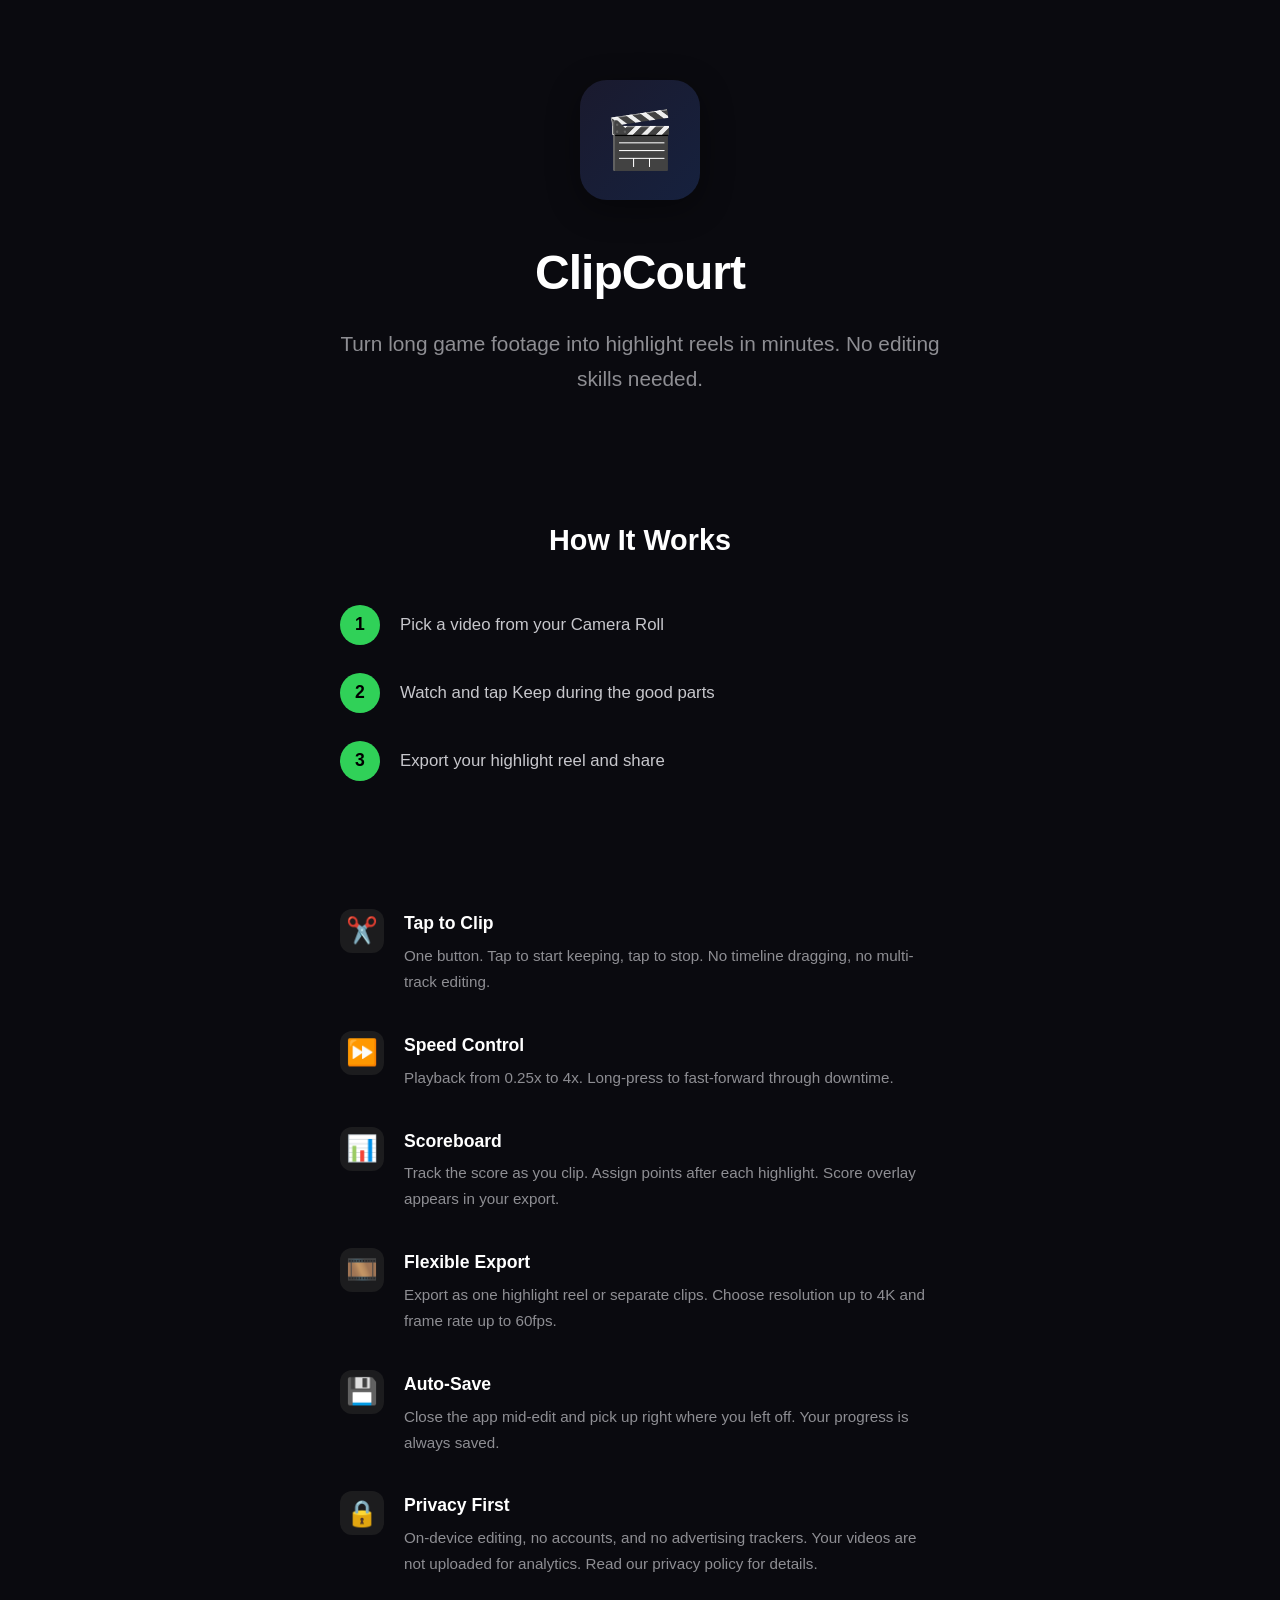
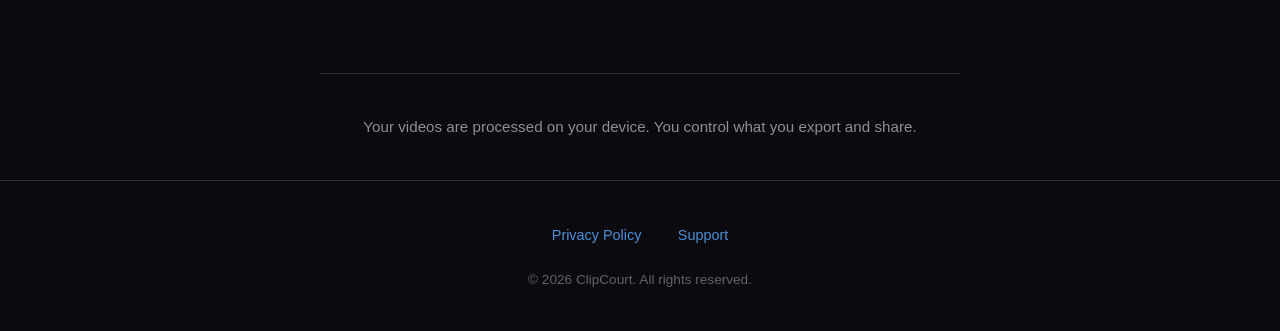
==== index.html @ 7498b7cc "Publish ClipCourt website and updated privacy policy" ====
<!DOCTYPE html>
<html lang="en">
<head>
    <meta charset="UTF-8">
    <meta name="viewport" content="width=device-width, initial-scale=1.0">
    <title>ClipCourt — Highlight reels made simple</title>
    <meta name="description" content="Turn long game footage into highlight reels in minutes. No editing skills needed.">
    <style>
        * { margin: 0; padding: 0; box-sizing: border-box; }
        body {
            font-family: -apple-system, BlinkMacSystemFont, "SF Pro Text", "Helvetica Neue", sans-serif;
            background: #0A0A0F;
            color: #E0E0E0;
            line-height: 1.7;
        }
        .hero {
            text-align: center;
            padding: 80px 20px 60px;
            max-width: 640px;
            margin: 0 auto;
        }
        .app-icon {
            width: 120px;
            height: 120px;
            border-radius: 27px;
            background: linear-gradient(135deg, #1a1a2e 0%, #16213e 100%);
            margin: 0 auto 32px;
            display: flex;
            align-items: center;
            justify-content: center;
            font-size: 56px;
            box-shadow: 0 8px 32px rgba(0,0,0,0.4);
        }
        h1 {
            font-size: 3rem;
            font-weight: 700;
            color: #FFFFFF;
            margin-bottom: 12px;
            letter-spacing: -0.02em;
        }
        .tagline {
            font-size: 1.3rem;
            color: #8E8E93;
            margin-bottom: 40px;
        }
        .cta {
            display: inline-block;
            background: #007AFF;
            color: #FFFFFF;
            font-size: 1.1rem;
            font-weight: 600;
            padding: 16px 40px;
            border-radius: 14px;
            text-decoration: none;
            transition: opacity 0.2s;
        }
        .cta:hover { opacity: 0.85; }
        .features {
            max-width: 640px;
            margin: 0 auto;
            padding: 40px 20px 60px;
        }
        .feature {
            display: flex;
            gap: 20px;
            align-items: flex-start;
            margin-bottom: 36px;
        }
        .feature-icon {
            font-size: 1.6rem;
            flex-shrink: 0;
            width: 44px;
            height: 44px;
            background: #1C1C1E;
            border-radius: 12px;
            display: flex;
            align-items: center;
            justify-content: center;
        }
        .feature h3 {
            font-size: 1.1rem;
            font-weight: 600;
            color: #FFFFFF;
            margin-bottom: 4px;
        }
        .feature p {
            color: #8E8E93;
            font-size: 0.95rem;
        }
        .steps {
            max-width: 640px;
            margin: 0 auto;
            padding: 20px 20px 60px;
            text-align: center;
        }
        .steps h2 {
            font-size: 1.8rem;
            font-weight: 700;
            color: #FFFFFF;
            margin-bottom: 40px;
        }
        .step {
            display: flex;
            align-items: center;
            gap: 20px;
            margin-bottom: 28px;
            text-align: left;
        }
        .step-num {
            width: 40px;
            height: 40px;
            border-radius: 50%;
            background: #30D158;
            color: #000;
            font-weight: 700;
            font-size: 1.1rem;
            display: flex;
            align-items: center;
            justify-content: center;
            flex-shrink: 0;
        }
        .step p {
            color: #C7C7CC;
            font-size: 1.05rem;
        }
        .privacy-banner {
            text-align: center;
            padding: 40px 20px;
            border-top: 1px solid #2C2C2E;
            max-width: 640px;
            margin: 0 auto;
        }
        .privacy-banner p {
            color: #8E8E93;
            font-size: 0.95rem;
        }
        footer {
            text-align: center;
            padding: 40px 20px;
            border-top: 1px solid #2C2C2E;
        }
        footer a {
            color: #4A90D9;
            text-decoration: none;
            margin: 0 16px;
            font-size: 0.9rem;
        }
        footer a:hover { text-decoration: underline; }
        .copyright {
            color: #636366;
            font-size: 0.85rem;
            margin-top: 20px;
        }
    </style>
</head>
<body>
    <div class="hero">
        <div class="app-icon">🎬</div>
        <h1>ClipCourt</h1>
        <p class="tagline">Turn long game footage into highlight reels in minutes. No editing skills needed.</p>
    </div>

    <div class="steps">
        <h2>How It Works</h2>
        <div class="step">
            <div class="step-num">1</div>
            <p>Pick a video from your Camera Roll</p>
        </div>
        <div class="step">
            <div class="step-num">2</div>
            <p>Watch and tap Keep during the good parts</p>
        </div>
        <div class="step">
            <div class="step-num">3</div>
            <p>Export your highlight reel and share</p>
        </div>
    </div>

    <div class="features">
        <div class="feature">
            <div class="feature-icon">✂️</div>
            <div>
                <h3>Tap to Clip</h3>
                <p>One button. Tap to start keeping, tap to stop. No timeline dragging, no multi-track editing.</p>
            </div>
        </div>
        <div class="feature">
            <div class="feature-icon">⏩</div>
            <div>
                <h3>Speed Control</h3>
                <p>Playback from 0.25x to 4x. Long-press to fast-forward through downtime.</p>
            </div>
        </div>
        <div class="feature">
            <div class="feature-icon">📊</div>
            <div>
                <h3>Scoreboard</h3>
                <p>Track the score as you clip. Assign points after each highlight. Score overlay appears in your export.</p>
            </div>
        </div>
        <div class="feature">
            <div class="feature-icon">🎞️</div>
            <div>
                <h3>Flexible Export</h3>
                <p>Export as one highlight reel or separate clips. Choose resolution up to 4K and frame rate up to 60fps.</p>
            </div>
        </div>
        <div class="feature">
            <div class="feature-icon">💾</div>
            <div>
                <h3>Auto-Save</h3>
                <p>Close the app mid-edit and pick up right where you left off. Your progress is always saved.</p>
            </div>
        </div>
        <div class="feature">
            <div class="feature-icon">🔒</div>
            <div>
                <h3>Privacy First</h3>
                <p>On-device editing, no accounts, and no advertising trackers. Your videos are not uploaded for analytics. Read our privacy policy for details.</p>
            </div>
        </div>
    </div>

    <div class="privacy-banner">
        <p>Your videos are processed on your device. You control what you export and share.</p>
    </div>

    <footer>
        <div>
            <a href="/privacy">Privacy Policy</a>
            <a href="/support">Support</a>
        </div>
        <p class="copyright">&copy; 2026 ClipCourt. All rights reserved.</p>
    </footer>
</body>
</html>
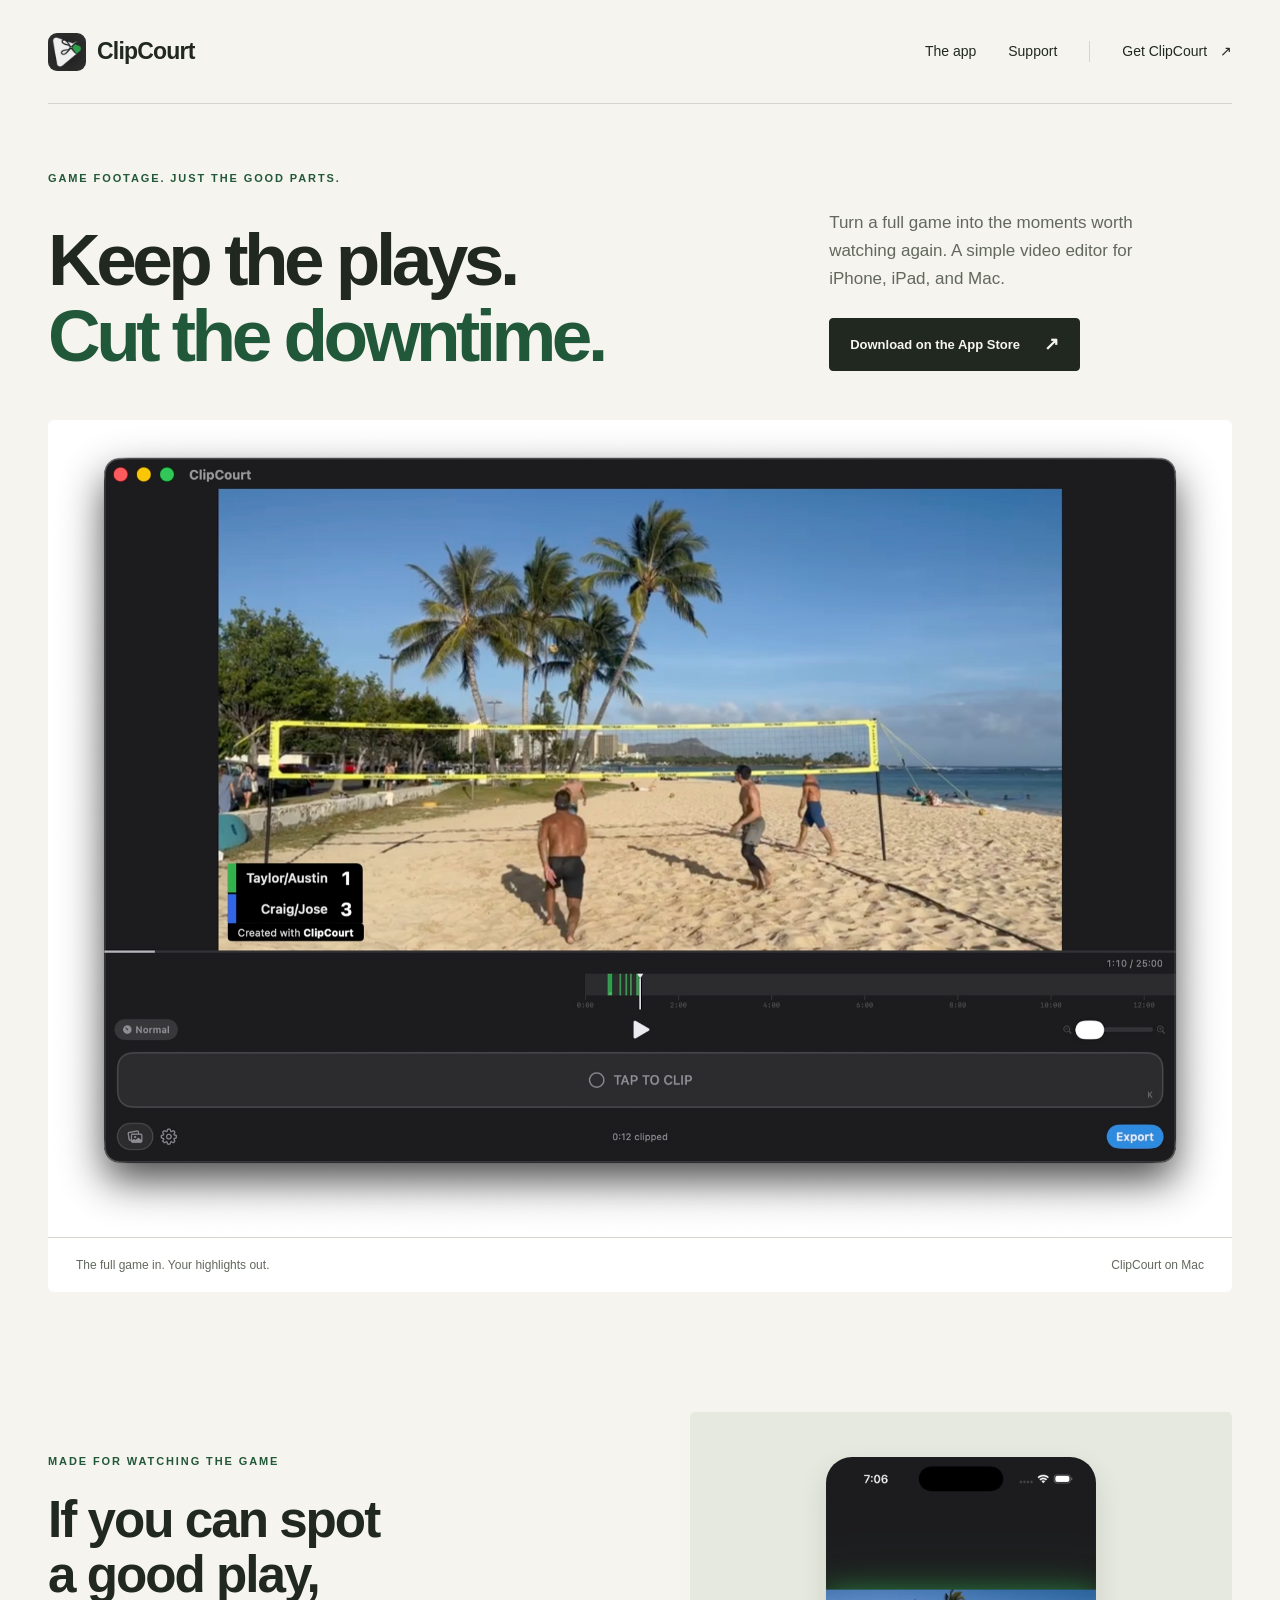
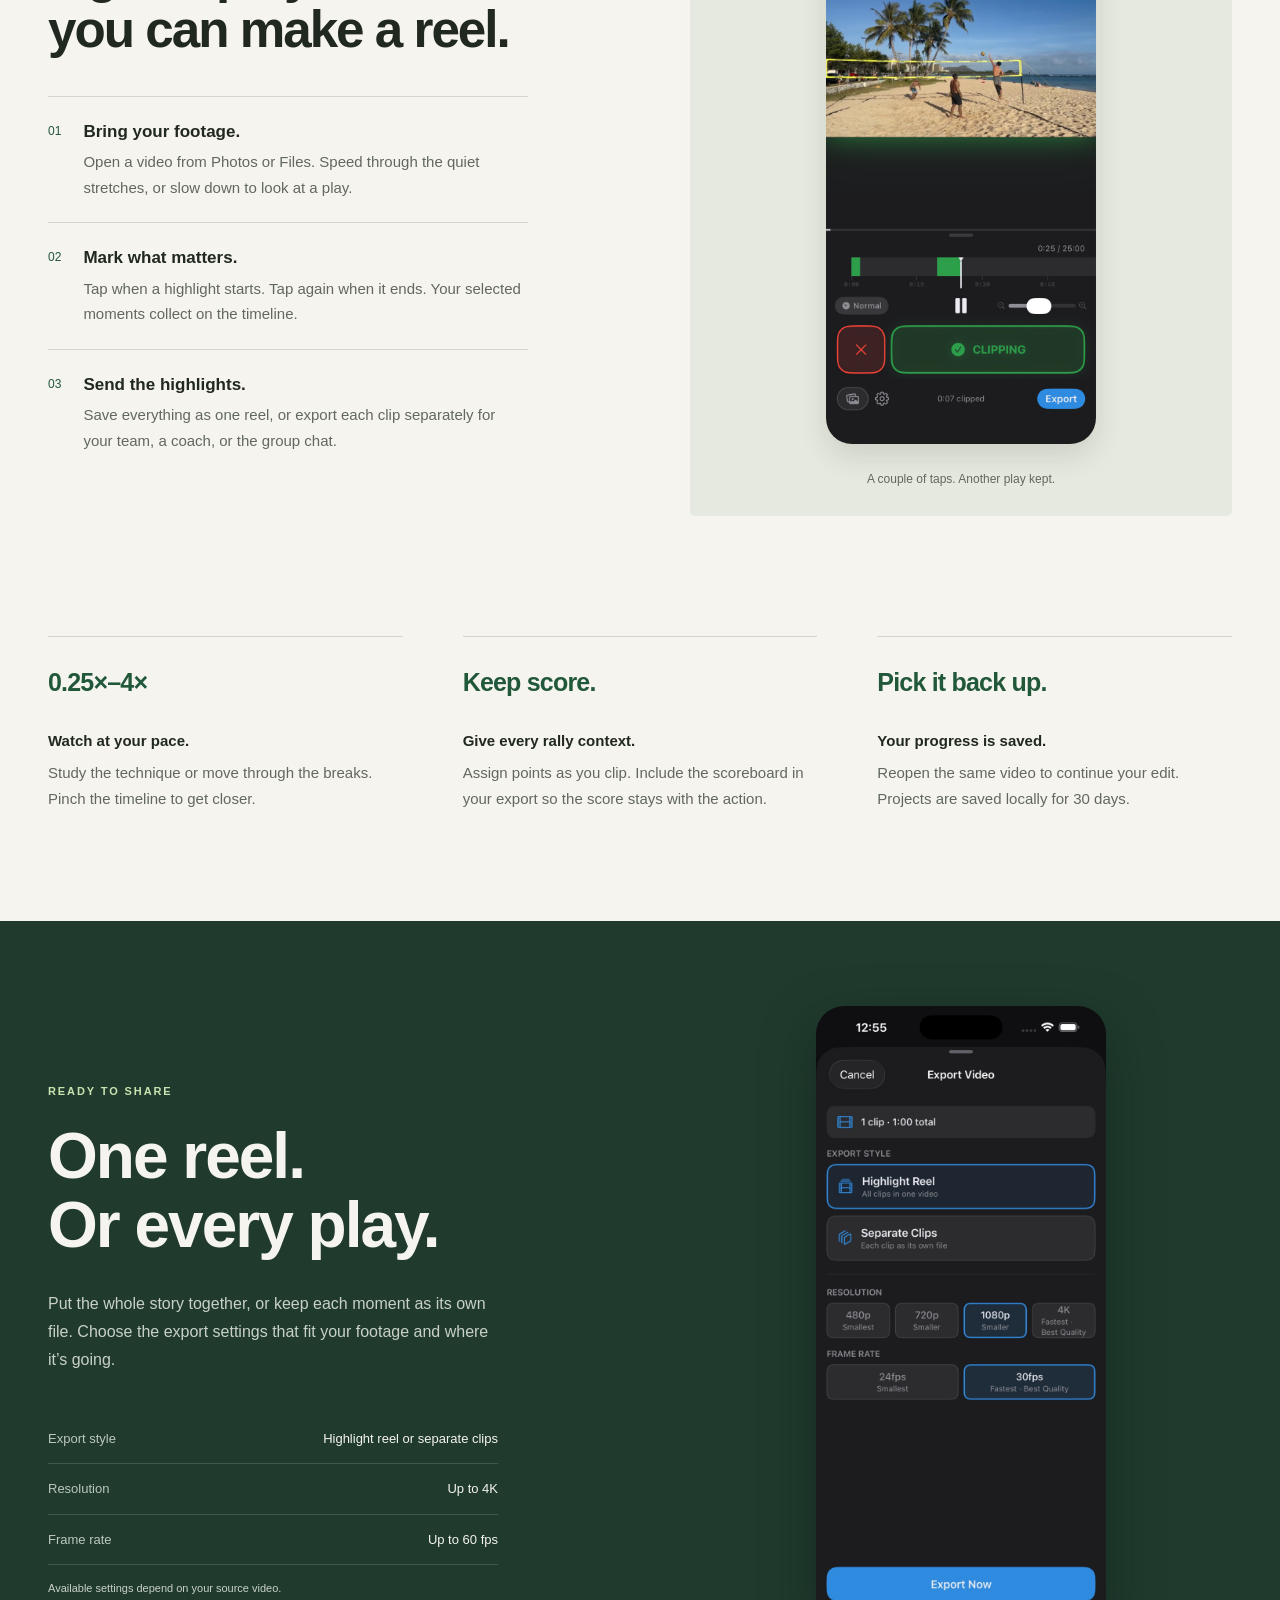
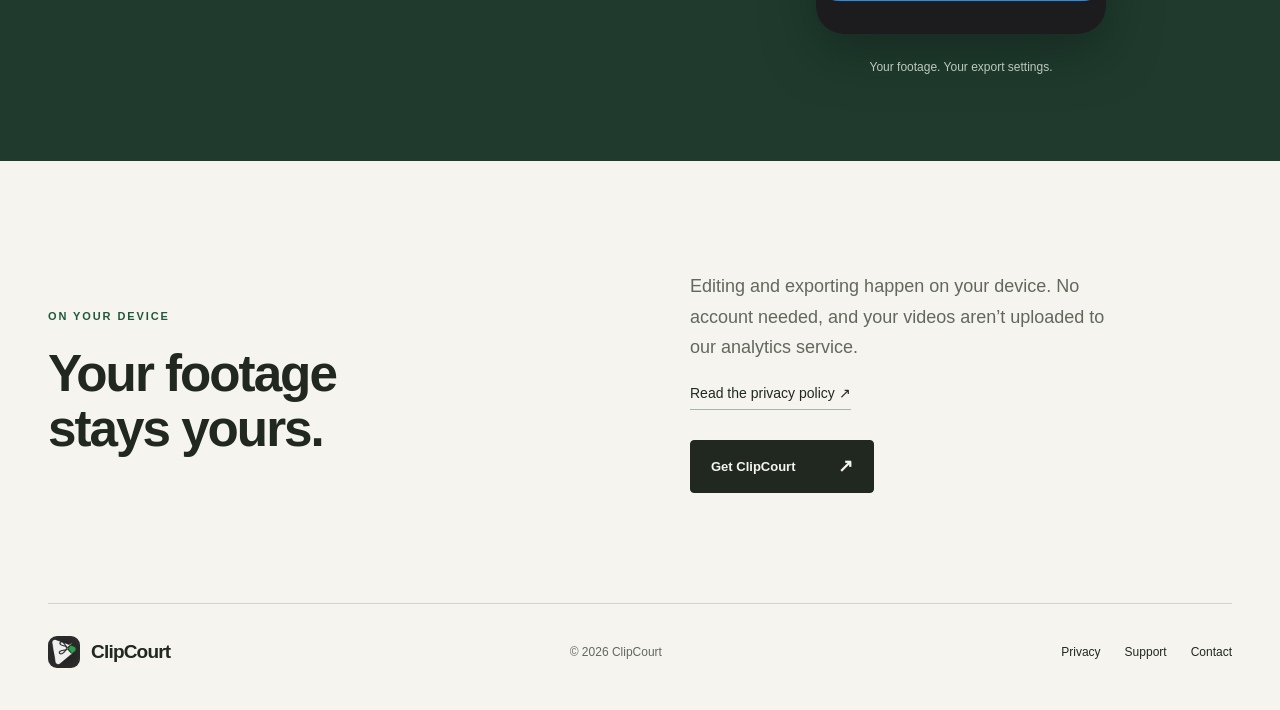
==== commit 32f49fe2: "Rebuild homepage around real ClipCourt screenshots and product workflow" ====
--- a/index.html
+++ b/index.html
@@ -1,236 +1,61 @@
-<!DOCTYPE html>
+<!doctype html>
 <html lang="en">
 <head>
-    <meta charset="UTF-8">
-    <meta name="viewport" content="width=device-width, initial-scale=1.0">
-    <title>ClipCourt — Highlight reels made simple</title>
-    <meta name="description" content="Turn long game footage into highlight reels in minutes. No editing skills needed.">
-    <style>
-        * { margin: 0; padding: 0; box-sizing: border-box; }
-        body {
-            font-family: -apple-system, BlinkMacSystemFont, "SF Pro Text", "Helvetica Neue", sans-serif;
-            background: #0A0A0F;
-            color: #E0E0E0;
-            line-height: 1.7;
-        }
-        .hero {
-            text-align: center;
-            padding: 80px 20px 60px;
-            max-width: 640px;
-            margin: 0 auto;
-        }
-        .app-icon {
-            width: 120px;
-            height: 120px;
-            border-radius: 27px;
-            background: linear-gradient(135deg, #1a1a2e 0%, #16213e 100%);
-            margin: 0 auto 32px;
-            display: flex;
-            align-items: center;
-            justify-content: center;
-            font-size: 56px;
-            box-shadow: 0 8px 32px rgba(0,0,0,0.4);
-        }
-        h1 {
-            font-size: 3rem;
-            font-weight: 700;
-            color: #FFFFFF;
-            margin-bottom: 12px;
-            letter-spacing: -0.02em;
-        }
-        .tagline {
-            font-size: 1.3rem;
-            color: #8E8E93;
-            margin-bottom: 40px;
-        }
-        .cta {
-            display: inline-block;
-            background: #007AFF;
-            color: #FFFFFF;
-            font-size: 1.1rem;
-            font-weight: 600;
-            padding: 16px 40px;
-            border-radius: 14px;
-            text-decoration: none;
-            transition: opacity 0.2s;
-        }
-        .cta:hover { opacity: 0.85; }
-        .features {
-            max-width: 640px;
-            margin: 0 auto;
-            padding: 40px 20px 60px;
-        }
-        .feature {
-            display: flex;
-            gap: 20px;
-            align-items: flex-start;
-            margin-bottom: 36px;
-        }
-        .feature-icon {
-            font-size: 1.6rem;
-            flex-shrink: 0;
-            width: 44px;
-            height: 44px;
-            background: #1C1C1E;
-            border-radius: 12px;
-            display: flex;
-            align-items: center;
-            justify-content: center;
-        }
-        .feature h3 {
-            font-size: 1.1rem;
-            font-weight: 600;
-            color: #FFFFFF;
-            margin-bottom: 4px;
-        }
-        .feature p {
-            color: #8E8E93;
-            font-size: 0.95rem;
-        }
-        .steps {
-            max-width: 640px;
-            margin: 0 auto;
-            padding: 20px 20px 60px;
-            text-align: center;
-        }
-        .steps h2 {
-            font-size: 1.8rem;
-            font-weight: 700;
-            color: #FFFFFF;
-            margin-bottom: 40px;
-        }
-        .step {
-            display: flex;
-            align-items: center;
-            gap: 20px;
-            margin-bottom: 28px;
-            text-align: left;
-        }
-        .step-num {
-            width: 40px;
-            height: 40px;
-            border-radius: 50%;
-            background: #30D158;
-            color: #000;
-            font-weight: 700;
-            font-size: 1.1rem;
-            display: flex;
-            align-items: center;
-            justify-content: center;
-            flex-shrink: 0;
-        }
-        .step p {
-            color: #C7C7CC;
-            font-size: 1.05rem;
-        }
-        .privacy-banner {
-            text-align: center;
-            padding: 40px 20px;
-            border-top: 1px solid #2C2C2E;
-            max-width: 640px;
-            margin: 0 auto;
-        }
-        .privacy-banner p {
-            color: #8E8E93;
-            font-size: 0.95rem;
-        }
-        footer {
-            text-align: center;
-            padding: 40px 20px;
-            border-top: 1px solid #2C2C2E;
-        }
-        footer a {
-            color: #4A90D9;
-            text-decoration: none;
-            margin: 0 16px;
-            font-size: 0.9rem;
-        }
-        footer a:hover { text-decoration: underline; }
-        .copyright {
-            color: #636366;
-            font-size: 0.85rem;
-            margin-top: 20px;
-        }
-    </style>
+  <meta charset="utf-8">
+  <meta name="viewport" content="width=device-width, initial-scale=1">
+  <title>ClipCourt — Keep the plays. Cut the downtime.</title>
+  <meta name="description" content="Turn your game footage into a highlight reel. Clip, keep score, and export on iPhone, iPad, and Mac. Your videos are processed on your device.">
+  <meta name="theme-color" content="#f5f4ee">
+  <meta property="og:title" content="ClipCourt — Keep the plays. Cut the downtime.">
+  <meta property="og:description" content="A simple video editor for your best plays. For iPhone, iPad, and Mac.">
+  <meta property="og:image" content="https://clipcourt-editor.vercel.app/assets/clipcourt-mac.jpg">
+  <meta property="og:url" content="https://clipcourt-editor.vercel.app/">
+  <meta property="og:type" content="website">
+  <link rel="canonical" href="https://clipcourt-editor.vercel.app/">
+  <link rel="icon" type="image/png" href="/assets/app-icon.png">
+  <link rel="apple-touch-icon" href="/assets/app-icon.png">
+  <link rel="stylesheet" href="/styles.css">
 </head>
 <body>
-    <div class="hero">
-        <div class="app-icon">🎬</div>
-        <h1>ClipCourt</h1>
-        <p class="tagline">Turn long game footage into highlight reels in minutes. No editing skills needed.</p>
-    </div>
+  <a class="skip" href="#main">Skip to content</a>
+  <header class="site-header wrap">
+    <a class="brand" href="/" aria-label="ClipCourt home"><img src="/assets/app-icon.png" width="38" height="38" alt=""><span>ClipCourt</span></a>
+    <nav aria-label="Main navigation"><a href="#how-it-works">The app</a><a href="/support">Support</a><a class="nav-download" href="https://apps.apple.com/app/clipcourt/id6758654179">Get ClipCourt <span aria-hidden="true">↗</span></a></nav>
+  </header>
+  <main id="main">
+    <section class="hero wrap" aria-labelledby="hero-title">
+      <p class="eyebrow">Game footage. Just the good parts.</p>
+      <div class="hero-intro">
+        <h1 id="hero-title">Keep the plays.<br><span>Cut the downtime.</span></h1>
+        <div class="hero-copy"><p>Turn a full game into the moments worth watching again. A simple video editor for iPhone, iPad, and Mac.</p><a class="button" href="https://apps.apple.com/app/clipcourt/id6758654179">Download on the App Store <span aria-hidden="true">↗</span></a></div>
+      </div>
+      <figure class="hero-product"><img src="/assets/clipcourt-mac.jpg" alt="ClipCourt on Mac showing beach volleyball footage, a scoreboard overlay, and selected clips on the timeline." width="2000" height="1380" fetchpriority="high"><figcaption><span>The full game in. Your highlights out.</span><span>ClipCourt on Mac</span></figcaption></figure>
+    </section>
 
-    <div class="steps">
-        <h2>How It Works</h2>
-        <div class="step">
-            <div class="step-num">1</div>
-            <p>Pick a video from your Camera Roll</p>
-        </div>
-        <div class="step">
-            <div class="step-num">2</div>
-            <p>Watch and tap Keep during the good parts</p>
-        </div>
-        <div class="step">
-            <div class="step-num">3</div>
-            <p>Export your highlight reel and share</p>
-        </div>
-    </div>
+    <section class="workflow wrap" id="how-it-works" aria-labelledby="workflow-title">
+      <div class="workflow-copy"><p class="eyebrow">Made for watching the game</p><h2 id="workflow-title">If you can spot<br> a good play,<br> you can make a reel.</h2>
+        <ol class="steps">
+          <li><div><h3>Bring your footage.</h3><p>Open a video from Photos or Files. Speed through the quiet stretches, or slow down to look at a play.</p></div></li>
+          <li><div><h3>Mark what matters.</h3><p>Tap when a highlight starts. Tap again when it ends. Your selected moments collect on the timeline.</p></div></li>
+          <li><div><h3>Send the highlights.</h3><p>Save everything as one reel, or export each clip separately for your team, a coach, or the group chat.</p></div></li>
+        </ol>
+      </div>
+      <figure class="phone-stage"><img src="/assets/clipcourt-iphone.jpg" alt="The iPhone editor during a volleyball rally, with two selected clips and the green clipping button active." width="736" height="1600" loading="lazy"><figcaption>A couple of taps. Another play kept.</figcaption></figure>
+    </section>
 
-    <div class="features">
-        <div class="feature">
-            <div class="feature-icon">✂️</div>
-            <div>
-                <h3>Tap to Clip</h3>
-                <p>One button. Tap to start keeping, tap to stop. No timeline dragging, no multi-track editing.</p>
-            </div>
-        </div>
-        <div class="feature">
-            <div class="feature-icon">⏩</div>
-            <div>
-                <h3>Speed Control</h3>
-                <p>Playback from 0.25x to 4x. Long-press to fast-forward through downtime.</p>
-            </div>
-        </div>
-        <div class="feature">
-            <div class="feature-icon">📊</div>
-            <div>
-                <h3>Scoreboard</h3>
-                <p>Track the score as you clip. Assign points after each highlight. Score overlay appears in your export.</p>
-            </div>
-        </div>
-        <div class="feature">
-            <div class="feature-icon">🎞️</div>
-            <div>
-                <h3>Flexible Export</h3>
-                <p>Export as one highlight reel or separate clips. Choose resolution up to 4K and frame rate up to 60fps.</p>
-            </div>
-        </div>
-        <div class="feature">
-            <div class="feature-icon">💾</div>
-            <div>
-                <h3>Auto-Save</h3>
-                <p>Close the app mid-edit and pick up right where you left off. Your progress is always saved.</p>
-            </div>
-        </div>
-        <div class="feature">
-            <div class="feature-icon">🔒</div>
-            <div>
-                <h3>Privacy First</h3>
-                <p>On-device editing, no accounts, and no advertising trackers. Your videos are not uploaded for analytics. Read our privacy policy for details.</p>
-            </div>
-        </div>
-    </div>
+    <section class="details wrap" aria-label="Editing tools">
+      <div><p class="detail-value">0.25×–4×</p><h3>Watch at your pace.</h3><p>Study the technique or move through the breaks. Pinch the timeline to get closer.</p></div>
+      <div><p class="detail-value">Keep score.</p><h3>Give every rally context.</h3><p>Assign points as you clip. Include the scoreboard in your export so the score stays with the action.</p></div>
+      <div><p class="detail-value">Pick it back up.</p><h3>Your progress is saved.</h3><p>Reopen the same video to continue your edit. Projects are saved locally for 30 days.</p></div>
+    </section>
 
-    <div class="privacy-banner">
-        <p>Your videos are processed on your device. You control what you export and share.</p>
-    </div>
+    <section class="export-section" aria-labelledby="export-title"><div class="export-layout wrap">
+      <div class="export-copy"><p class="eyebrow">Ready to share</p><h2 id="export-title">One reel.<br>Or every play.</h2><p>Put the whole story together, or keep each moment as its own file. Choose the export settings that fit your footage and where it’s going.</p><dl><div><dt>Export style</dt><dd>Highlight reel or separate clips</dd></div><div><dt>Resolution</dt><dd>Up to 4K</dd></div><div><dt>Frame rate</dt><dd>Up to 60 fps</dd></div></dl><p class="fine-print">Available settings depend on your source video.</p></div>
+      <figure class="export-image"><img src="/assets/clipcourt-export.jpg" alt="ClipCourt export settings with Highlight Reel and Separate Clips, resolution choices, and frame rate controls." width="740" height="1600" loading="lazy"><figcaption>Your footage. Your export settings.</figcaption></figure>
+    </div></section>
 
-    <footer>
-        <div>
-            <a href="/privacy">Privacy Policy</a>
-            <a href="/support">Support</a>
-        </div>
-        <p class="copyright">&copy; 2026 ClipCourt. All rights reserved.</p>
-    </footer>
+    <section class="closing wrap" aria-labelledby="closing-title"><div><p class="eyebrow">On your device</p><h2 id="closing-title">Your footage<br> stays yours.</h2></div><div class="closing-copy"><p>Editing and exporting happen on your device. No account needed, and your videos aren’t uploaded to our analytics service.</p><a class="text-link" href="/privacy">Read the privacy policy <span aria-hidden="true">↗</span></a><a class="button" href="https://apps.apple.com/app/clipcourt/id6758654179">Get ClipCourt <span aria-hidden="true">↗</span></a></div></section>
+  </main>
+  <footer class="site-footer wrap"><a class="brand" href="/" aria-label="ClipCourt home"><img src="/assets/app-icon.png" width="32" height="32" alt=""><span>ClipCourt</span></a><p>© 2026 ClipCourt</p><nav aria-label="Footer navigation"><a href="/privacy">Privacy</a><a href="/support">Support</a><a href="mailto:clipcourt.app@gmail.com">Contact</a></nav></footer>
 </body>
 </html>
--- a/styles.css
+++ b/styles.css
@@ -0,0 +1,6 @@
+:root{--paper:#f5f4ee;--ink:#202820;--muted:#62685e;--green:#22583a;--line:#d3d7cb;--accent:#c7e4b0}
+*{box-sizing:border-box}html{scroll-behavior:smooth;scroll-padding-top:30px}body{margin:0;background:var(--paper);color:var(--ink);font-family:-apple-system,BlinkMacSystemFont,"Helvetica Neue",Arial,sans-serif;-webkit-font-smoothing:antialiased;line-height:1.5}a{color:inherit;text-decoration:none}img{display:block;max-width:100%;height:auto}figure,p,h1,h2,h3{margin:0}a:focus-visible{outline:3px solid #277cb5;outline-offset:6px}.wrap{width:min(1240px,calc(100% - 96px));margin-inline:auto}.skip{position:absolute;top:-80px;left:20px;padding:12px;background:var(--ink);color:white;z-index:10}.skip:focus{top:12px}.site-header{height:104px;display:flex;align-items:center;justify-content:space-between;border-bottom:1px solid var(--line)}.brand{display:inline-flex;align-items:center;gap:11px;font-size:23px;font-weight:650;letter-spacing:-.8px}.brand img{border-radius:9px}.site-header nav,.site-footer nav{display:flex;align-items:center;gap:32px;font-size:14px;font-weight:500}.site-header nav a:hover,.site-footer nav a:hover{text-decoration:underline;text-underline-offset:5px}.nav-download{border-left:1px solid var(--line);padding-left:32px}.nav-download span{padding-left:9px}.hero{padding-top:66px}.eyebrow{font-size:11px;font-weight:650;letter-spacing:1.9px;text-transform:uppercase;color:var(--green)}.hero-intro{display:grid;grid-template-columns:1.8fr 1fr;align-items:end;gap:56px;margin:22px 0 46px}h1{font-size:clamp(44px,5.7vw,82px);font-weight:600;line-height:1.04;letter-spacing:-4.5px}h1 span{color:var(--green)}.hero-copy{max-width:350px;padding-bottom:3px}.hero-copy p{font-size:17px;line-height:1.65;color:var(--muted);margin-bottom:25px}.button{display:inline-flex;align-items:center;justify-content:space-between;gap:24px;padding:16px 20px;background:var(--ink);color:var(--paper);font-size:13px;font-weight:600;border:1px solid var(--ink);border-radius:4px;transition:background .16s}.button:hover{background:var(--green)}.button span{font-size:18px;line-height:1}.hero-product{background:#fff;border-radius:6px;overflow:hidden}.hero-product img{width:100%}.hero-product figcaption{display:flex;justify-content:space-between;gap:20px;color:var(--muted);padding:18px 28px;border-top:1px solid var(--line);font-size:12px}.workflow{display:grid;grid-template-columns:1fr 1fr;gap:100px;align-items:center;padding-block:120px}.workflow-copy{max-width:480px}h2{font-size:clamp(38px,4vw,57px);line-height:1.08;font-weight:550;letter-spacing:-2px;margin-top:22px}.steps{list-style:none;counter-reset:steps;padding:0;margin:38px 0 0}.steps li{counter-increment:steps;display:flex;gap:22px;padding:22px 0;border-top:1px solid var(--line)}.steps li:before{content:"0" counter(steps);font-size:12px;font-variant-numeric:tabular-nums;color:var(--green);padding-top:3px}.steps h3{font-size:17px;font-weight:600;margin-bottom:5px}.steps p,.details p{color:var(--muted);font-size:15px;line-height:1.7}.phone-stage{background:#e6e9df;padding:45px 30px 28px;display:flex;align-items:center;flex-direction:column;border-radius:5px}.phone-stage img{width:270px;border-radius:26px;box-shadow:0 12px 28px #18251b20}.phone-stage figcaption{margin-top:26px;font-size:12px;color:var(--muted)}.details{display:grid;grid-template-columns:repeat(3,1fr);gap:60px;padding-bottom:110px}.details>div{border-top:1px solid var(--line);padding-top:24px}.details .detail-value{font-size:25px;letter-spacing:-.8px;font-weight:550;color:var(--green);margin-bottom:26px}.details h3{font-size:15px;font-weight:600;margin-bottom:8px}.export-section{background:#203b2e;color:var(--paper)}.export-layout{display:grid;grid-template-columns:1fr 1fr;gap:100px;align-items:center;padding-block:85px}.export-copy{max-width:450px}.export-copy .eyebrow{color:var(--accent)}.export-copy h2{font-size:clamp(48px,5vw,72px);margin-bottom:30px}.export-copy>p:not(.eyebrow){font-size:16px;line-height:1.75;color:#c9d1c6}.export-copy dl{margin:40px 0 14px}.export-copy dl div{display:flex;justify-content:space-between;gap:16px;padding:15px 0;border-bottom:1px solid #ffffff26;font-size:13px}.export-copy dt{color:#bbc8bc}.export-copy dd{margin:0;text-align:right}.export-copy .fine-print{font-size:11px!important}.export-image{display:flex;flex-direction:column;align-items:center}.export-image img{width:290px;border-radius:28px;box-shadow:0 18px 50px #0c1b1680}.export-image figcaption{font-size:12px;color:#bdc9bd;margin-top:24px}.closing{display:grid;grid-template-columns:1fr 1fr;gap:100px;align-items:center;padding-block:110px}.closing-copy{max-width:420px}.closing-copy p{font-size:18px;line-height:1.7;color:var(--muted);margin-bottom:18px}.text-link{font-size:14px;border-bottom:1px solid #a8b5a4;padding-bottom:5px;display:inline-block}.text-link:hover{color:var(--green)}.closing-copy .button{display:flex;width:fit-content;margin-top:30px;min-width:184px}.site-footer{border-top:1px solid var(--line);display:flex;align-items:center;justify-content:space-between;gap:28px;padding-block:32px 42px}.site-footer .brand{font-size:19px}.site-footer p{font-size:12px;color:var(--muted)}.site-footer nav{gap:24px;font-size:12px}
+@media(min-width:1500px){h1{font-size:82px}}
+@media(max-width:1100px){.wrap{width:calc(100% - 64px)}.hero-intro{gap:30px;grid-template-columns:1.65fr 1fr}h1{letter-spacing:-3px;font-size:5.8vw}.hero-copy p{font-size:15px}.button{font-size:12px;gap:15px}.workflow,.export-layout,.closing{gap:65px}.details{gap:35px}.workflow{padding-block:90px}.details{padding-bottom:80px}}
+@media(max-width:760px){.wrap{width:calc(100% - 40px)}.site-header{height:80px}.brand{font-size:21px}.brand img{width:34px;height:34px}.site-header nav{gap:18px;font-size:12px}.site-header nav>a:first-child{display:none}.nav-download{border:0;padding:0}.nav-download span{padding-left:3px}.hero{padding-top:42px}.hero-intro{grid-template-columns:1fr;gap:22px;margin:20px 0 30px}h1{font-size:clamp(39px,8.5vw,64px);letter-spacing:-2.4px}.hero-copy{max-width:440px}.hero-copy p{font-size:16px;margin-bottom:21px}.button{font-size:13px}.hero-product figcaption{font-size:10px;padding:13px 16px}.hero-product figcaption span:last-child{display:none}.workflow{grid-template-columns:1fr;gap:36px;padding-block:65px}.workflow-copy{max-width:none}h2{font-size:43px;letter-spacing:-1.8px}.workflow-copy h2 br{display:none}.workflow-copy h2{max-width:420px}.steps{margin-top:30px}.phone-stage{padding-top:32px}.phone-stage img{width:240px}.details{grid-template-columns:1fr;gap:28px;padding-bottom:64px}.details>div{display:grid;grid-template-columns:1fr 1.5fr;column-gap:26px;padding-top:20px}.details .detail-value{font-size:20px;grid-row:1/3;margin:0}.details h3{font-size:14px}.details p{font-size:14px}.export-layout{grid-template-columns:1fr;gap:40px;padding-block:60px}.export-copy{max-width:none}.export-copy h2{font-size:54px}.export-image img{width:250px}.closing{grid-template-columns:1fr;gap:26px;padding-block:65px}.closing h2 br{display:none}.closing-copy{max-width:none}.closing-copy p{font-size:16px}.site-footer{display:grid;grid-template-columns:1fr 1fr;gap:25px}.site-footer>p{text-align:right}.site-footer nav{grid-column:1/-1;gap:28px}}
+@media(prefers-reduced-motion:reduce){html{scroll-behavior:auto}.button{transition:none}}
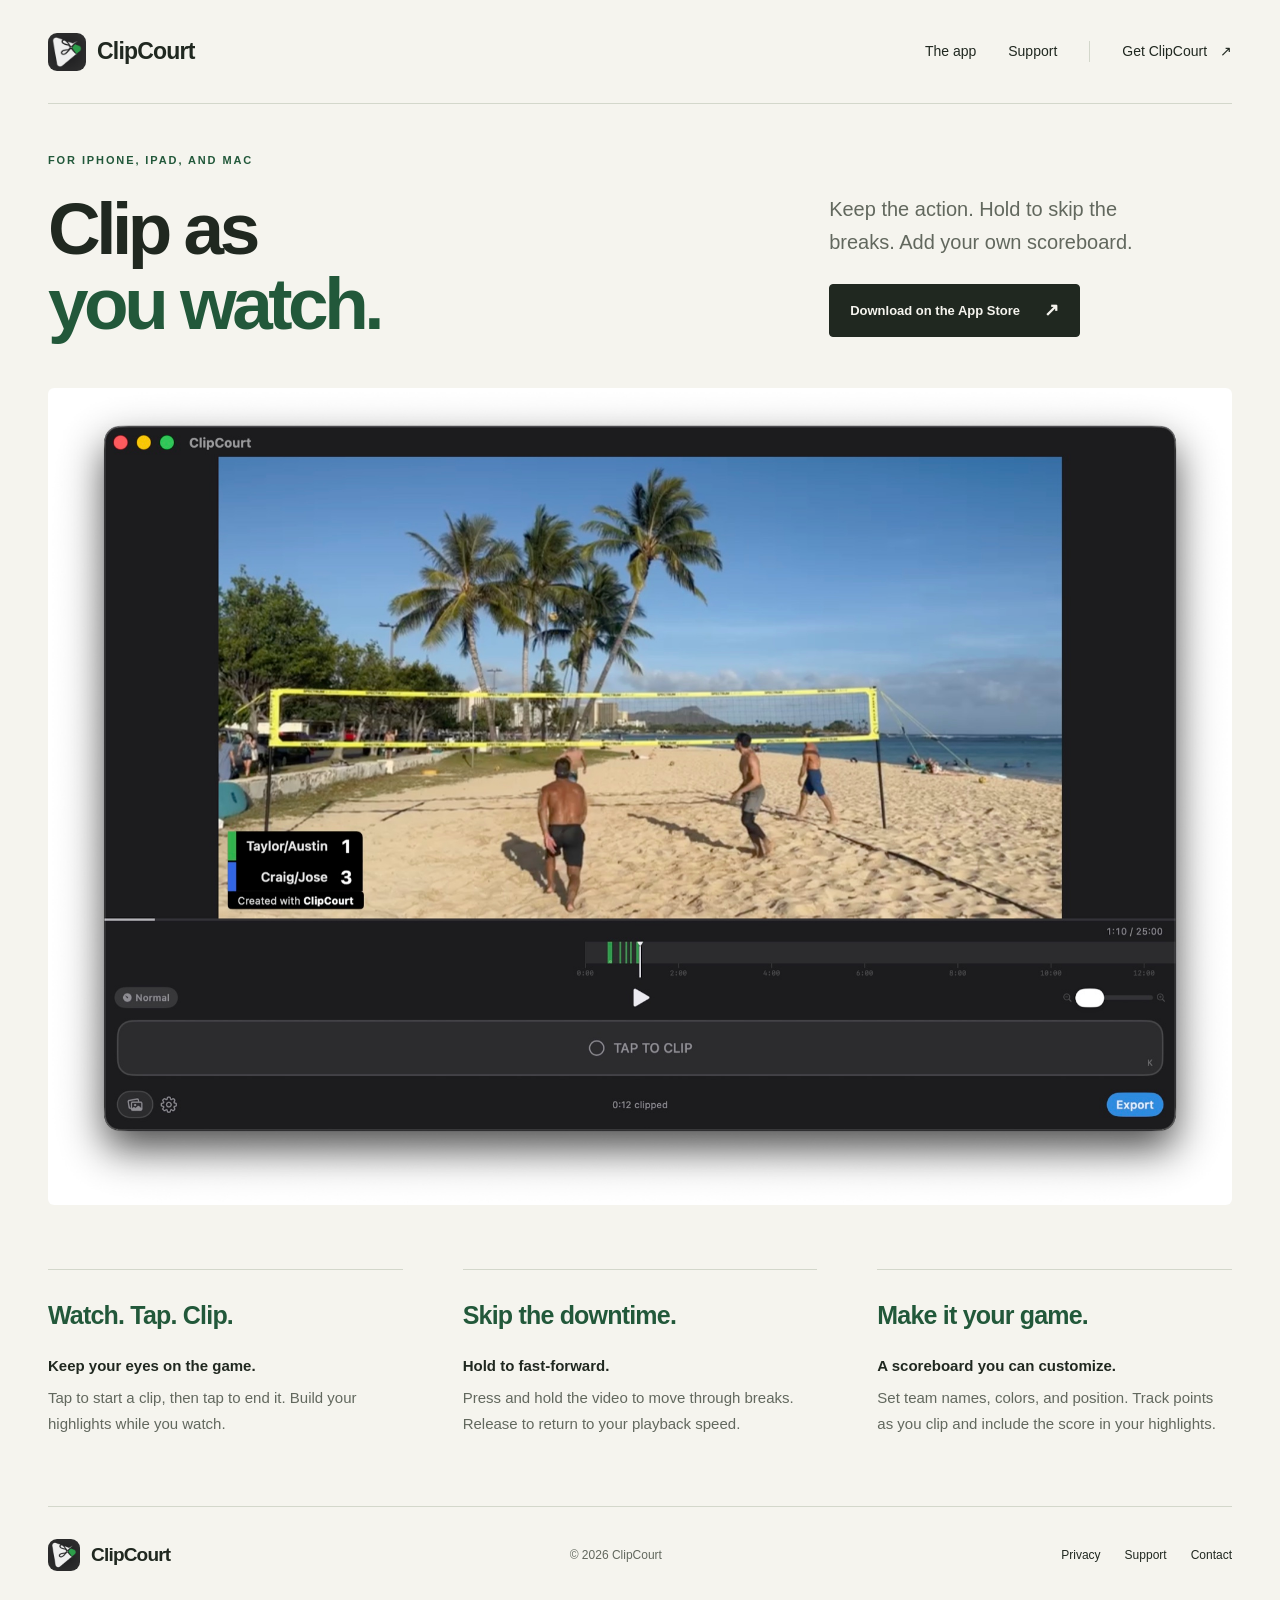
==== commit d3f8dbca: "Focus homepage on watch-and-clip workflow, fast-forward, and scoreboard" ====
--- a/index.html
+++ b/index.html
@@ -3,10 +3,10 @@
 <head>
   <meta charset="utf-8">
   <meta name="viewport" content="width=device-width, initial-scale=1">
-  <title>ClipCourt — Keep the plays. Cut the downtime.</title>
-  <meta name="description" content="Turn your game footage into a highlight reel. Clip, keep score, and export on iPhone, iPad, and Mac. Your videos are processed on your device.">
+  <title>ClipCourt — Clip as you watch.</title>
+  <meta name="description" content="Clip highlights while you watch, hold to fast-forward through breaks, and add a customizable scoreboard. For iPhone, iPad, and Mac.">
   <meta name="theme-color" content="#f5f4ee">
-  <meta property="og:title" content="ClipCourt — Keep the plays. Cut the downtime.">
+  <meta property="og:title" content="ClipCourt — Clip as you watch.">
   <meta property="og:description" content="A simple video editor for your best plays. For iPhone, iPad, and Mac.">
   <meta property="og:image" content="https://clipcourt-editor.vercel.app/assets/clipcourt-mac.jpg">
   <meta property="og:url" content="https://clipcourt-editor.vercel.app/">
@@ -24,37 +24,18 @@
   </header>
   <main id="main">
     <section class="hero wrap" aria-labelledby="hero-title">
-      <p class="eyebrow">Game footage. Just the good parts.</p>
+      <p class="eyebrow">For iPhone, iPad, and Mac</p>
       <div class="hero-intro">
-        <h1 id="hero-title">Keep the plays.<br><span>Cut the downtime.</span></h1>
-        <div class="hero-copy"><p>Turn a full game into the moments worth watching again. A simple video editor for iPhone, iPad, and Mac.</p><a class="button" href="https://apps.apple.com/app/clipcourt/id6758654179">Download on the App Store <span aria-hidden="true">↗</span></a></div>
+        <h1 id="hero-title">Clip as<br><span>you watch.</span></h1>
+        <div class="hero-copy"><p>Keep the action. Hold to skip the breaks. Add your own scoreboard.</p><a class="button" href="https://apps.apple.com/app/clipcourt/id6758654179">Download on the App Store <span aria-hidden="true">↗</span></a></div>
       </div>
-      <figure class="hero-product"><img src="/assets/clipcourt-mac.jpg" alt="ClipCourt on Mac showing beach volleyball footage, a scoreboard overlay, and selected clips on the timeline." width="2000" height="1380" fetchpriority="high"><figcaption><span>The full game in. Your highlights out.</span><span>ClipCourt on Mac</span></figcaption></figure>
+      <figure class="hero-product"><img src="/assets/clipcourt-mac.jpg" alt="ClipCourt’s video editor showing beach volleyball, selected highlights on the timeline, and a scoreboard overlay." width="2000" height="1380" fetchpriority="high"></figure>
     </section>
-
-    <section class="workflow wrap" id="how-it-works" aria-labelledby="workflow-title">
-      <div class="workflow-copy"><p class="eyebrow">Made for watching the game</p><h2 id="workflow-title">If you can spot<br> a good play,<br> you can make a reel.</h2>
-        <ol class="steps">
-          <li><div><h3>Bring your footage.</h3><p>Open a video from Photos or Files. Speed through the quiet stretches, or slow down to look at a play.</p></div></li>
-          <li><div><h3>Mark what matters.</h3><p>Tap when a highlight starts. Tap again when it ends. Your selected moments collect on the timeline.</p></div></li>
-          <li><div><h3>Send the highlights.</h3><p>Save everything as one reel, or export each clip separately for your team, a coach, or the group chat.</p></div></li>
-        </ol>
-      </div>
-      <figure class="phone-stage"><img src="/assets/clipcourt-iphone.jpg" alt="The iPhone editor during a volleyball rally, with two selected clips and the green clipping button active." width="736" height="1600" loading="lazy"><figcaption>A couple of taps. Another play kept.</figcaption></figure>
+    <section class="details wrap" id="how-it-works" aria-label="Made for clipping while you watch">
+      <div><p class="detail-value">Watch. Tap. Clip.</p><h2>Keep your eyes on the game.</h2><p>Tap to start a clip, then tap to end it. Build your highlights while you watch.</p></div>
+      <div><p class="detail-value">Skip the downtime.</p><h2>Hold to fast-forward.</h2><p>Press and hold the video to move through breaks. Release to return to your playback speed.</p></div>
+      <div><p class="detail-value">Make it your game.</p><h2>A scoreboard you can customize.</h2><p>Set team names, colors, and position. Track points as you clip and include the score in your highlights.</p></div>
     </section>
-
-    <section class="details wrap" aria-label="Editing tools">
-      <div><p class="detail-value">0.25×–4×</p><h3>Watch at your pace.</h3><p>Study the technique or move through the breaks. Pinch the timeline to get closer.</p></div>
-      <div><p class="detail-value">Keep score.</p><h3>Give every rally context.</h3><p>Assign points as you clip. Include the scoreboard in your export so the score stays with the action.</p></div>
-      <div><p class="detail-value">Pick it back up.</p><h3>Your progress is saved.</h3><p>Reopen the same video to continue your edit. Projects are saved locally for 30 days.</p></div>
-    </section>
-
-    <section class="export-section" aria-labelledby="export-title"><div class="export-layout wrap">
-      <div class="export-copy"><p class="eyebrow">Ready to share</p><h2 id="export-title">One reel.<br>Or every play.</h2><p>Put the whole story together, or keep each moment as its own file. Choose the export settings that fit your footage and where it’s going.</p><dl><div><dt>Export style</dt><dd>Highlight reel or separate clips</dd></div><div><dt>Resolution</dt><dd>Up to 4K</dd></div><div><dt>Frame rate</dt><dd>Up to 60 fps</dd></div></dl><p class="fine-print">Available settings depend on your source video.</p></div>
-      <figure class="export-image"><img src="/assets/clipcourt-export.jpg" alt="ClipCourt export settings with Highlight Reel and Separate Clips, resolution choices, and frame rate controls." width="740" height="1600" loading="lazy"><figcaption>Your footage. Your export settings.</figcaption></figure>
-    </div></section>
-
-    <section class="closing wrap" aria-labelledby="closing-title"><div><p class="eyebrow">On your device</p><h2 id="closing-title">Your footage<br> stays yours.</h2></div><div class="closing-copy"><p>Editing and exporting happen on your device. No account needed, and your videos aren’t uploaded to our analytics service.</p><a class="text-link" href="/privacy">Read the privacy policy <span aria-hidden="true">↗</span></a><a class="button" href="https://apps.apple.com/app/clipcourt/id6758654179">Get ClipCourt <span aria-hidden="true">↗</span></a></div></section>
   </main>
   <footer class="site-footer wrap"><a class="brand" href="/" aria-label="ClipCourt home"><img src="/assets/app-icon.png" width="32" height="32" alt=""><span>ClipCourt</span></a><p>© 2026 ClipCourt</p><nav aria-label="Footer navigation"><a href="/privacy">Privacy</a><a href="/support">Support</a><a href="mailto:clipcourt.app@gmail.com">Contact</a></nav></footer>
 </body>
--- a/styles.css
+++ b/styles.css
@@ -4,3 +4,6 @@
 @media(max-width:1100px){.wrap{width:calc(100% - 64px)}.hero-intro{gap:30px;grid-template-columns:1.65fr 1fr}h1{letter-spacing:-3px;font-size:5.8vw}.hero-copy p{font-size:15px}.button{font-size:12px;gap:15px}.workflow,.export-layout,.closing{gap:65px}.details{gap:35px}.workflow{padding-block:90px}.details{padding-bottom:80px}}
 @media(max-width:760px){.wrap{width:calc(100% - 40px)}.site-header{height:80px}.brand{font-size:21px}.brand img{width:34px;height:34px}.site-header nav{gap:18px;font-size:12px}.site-header nav>a:first-child{display:none}.nav-download{border:0;padding:0}.nav-download span{padding-left:3px}.hero{padding-top:42px}.hero-intro{grid-template-columns:1fr;gap:22px;margin:20px 0 30px}h1{font-size:clamp(39px,8.5vw,64px);letter-spacing:-2.4px}.hero-copy{max-width:440px}.hero-copy p{font-size:16px;margin-bottom:21px}.button{font-size:13px}.hero-product figcaption{font-size:10px;padding:13px 16px}.hero-product figcaption span:last-child{display:none}.workflow{grid-template-columns:1fr;gap:36px;padding-block:65px}.workflow-copy{max-width:none}h2{font-size:43px;letter-spacing:-1.8px}.workflow-copy h2 br{display:none}.workflow-copy h2{max-width:420px}.steps{margin-top:30px}.phone-stage{padding-top:32px}.phone-stage img{width:240px}.details{grid-template-columns:1fr;gap:28px;padding-bottom:64px}.details>div{display:grid;grid-template-columns:1fr 1.5fr;column-gap:26px;padding-top:20px}.details .detail-value{font-size:20px;grid-row:1/3;margin:0}.details h3{font-size:14px}.details p{font-size:14px}.export-layout{grid-template-columns:1fr;gap:40px;padding-block:60px}.export-copy{max-width:none}.export-copy h2{font-size:54px}.export-image img{width:250px}.closing{grid-template-columns:1fr;gap:26px;padding-block:65px}.closing h2 br{display:none}.closing-copy{max-width:none}.closing-copy p{font-size:16px}.site-footer{display:grid;grid-template-columns:1fr 1fr;gap:25px}.site-footer>p{text-align:right}.site-footer nav{grid-column:1/-1;gap:28px}}
 @media(prefers-reduced-motion:reduce){html{scroll-behavior:auto}.button{transition:none}}
+
+/* The homepage stays focused on the three core editing gestures and tools. */
+.details{padding-top:64px;padding-bottom:70px}.details h2{font-size:15px;font-weight:600;letter-spacing:0;line-height:1.5;margin:0 0 8px}.details .detail-value{margin-bottom:18px}.hero-intro{align-items:center}.hero-copy p{font-size:20px}.hero{padding-top:48px}@media(max-width:760px){.details{padding-top:40px;padding-bottom:48px}.details>div{display:block}.details .detail-value{margin-bottom:12px}.hero-copy p{font-size:18px}}
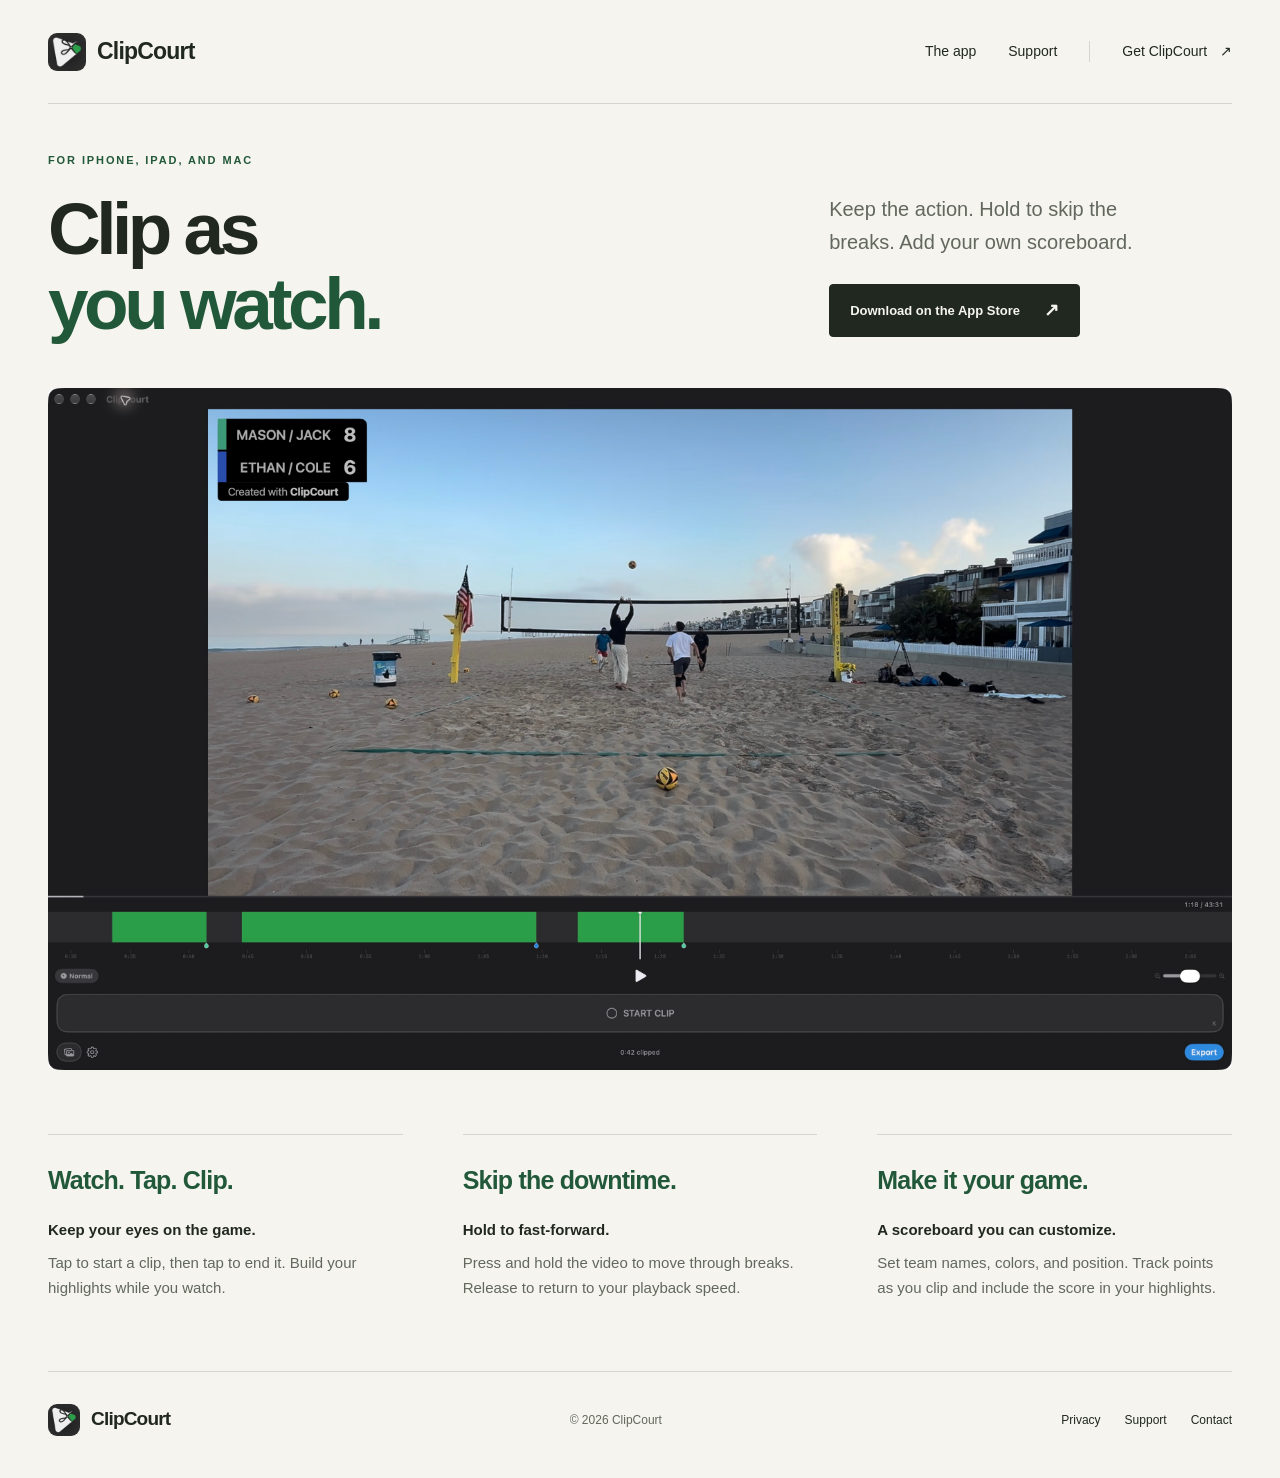
==== commit c2f49546: "Use current app screenshot with rally-length clips and top-left scoreboard" ====
--- a/index.html
+++ b/index.html
@@ -8,7 +8,7 @@
   <meta name="theme-color" content="#f5f4ee">
   <meta property="og:title" content="ClipCourt — Clip as you watch.">
   <meta property="og:description" content="A simple video editor for your best plays. For iPhone, iPad, and Mac.">
-  <meta property="og:image" content="https://clipcourt-editor.vercel.app/assets/clipcourt-mac.jpg">
+  <meta property="og:image" content="https://clipcourt-editor.vercel.app/assets/clipcourt-editor.png">
   <meta property="og:url" content="https://clipcourt-editor.vercel.app/">
   <meta property="og:type" content="website">
   <link rel="canonical" href="https://clipcourt-editor.vercel.app/">
@@ -29,7 +29,7 @@
         <h1 id="hero-title">Clip as<br><span>you watch.</span></h1>
         <div class="hero-copy"><p>Keep the action. Hold to skip the breaks. Add your own scoreboard.</p><a class="button" href="https://apps.apple.com/app/clipcourt/id6758654179">Download on the App Store <span aria-hidden="true">↗</span></a></div>
       </div>
-      <figure class="hero-product"><img src="/assets/clipcourt-mac.jpg" alt="ClipCourt’s video editor showing beach volleyball, selected highlights on the timeline, and a scoreboard overlay." width="2000" height="1380" fetchpriority="high"></figure>
+      <figure class="hero-product"><img src="/assets/clipcourt-editor.png" alt="ClipCourt’s video editor showing beach volleyball, selected highlights on the timeline, and a scoreboard overlay." width="3420" height="1968" fetchpriority="high"></figure>
     </section>
     <section class="details wrap" id="how-it-works" aria-label="Made for clipping while you watch">
       <div><p class="detail-value">Watch. Tap. Clip.</p><h2>Keep your eyes on the game.</h2><p>Tap to start a clip, then tap to end it. Build your highlights while you watch.</p></div>
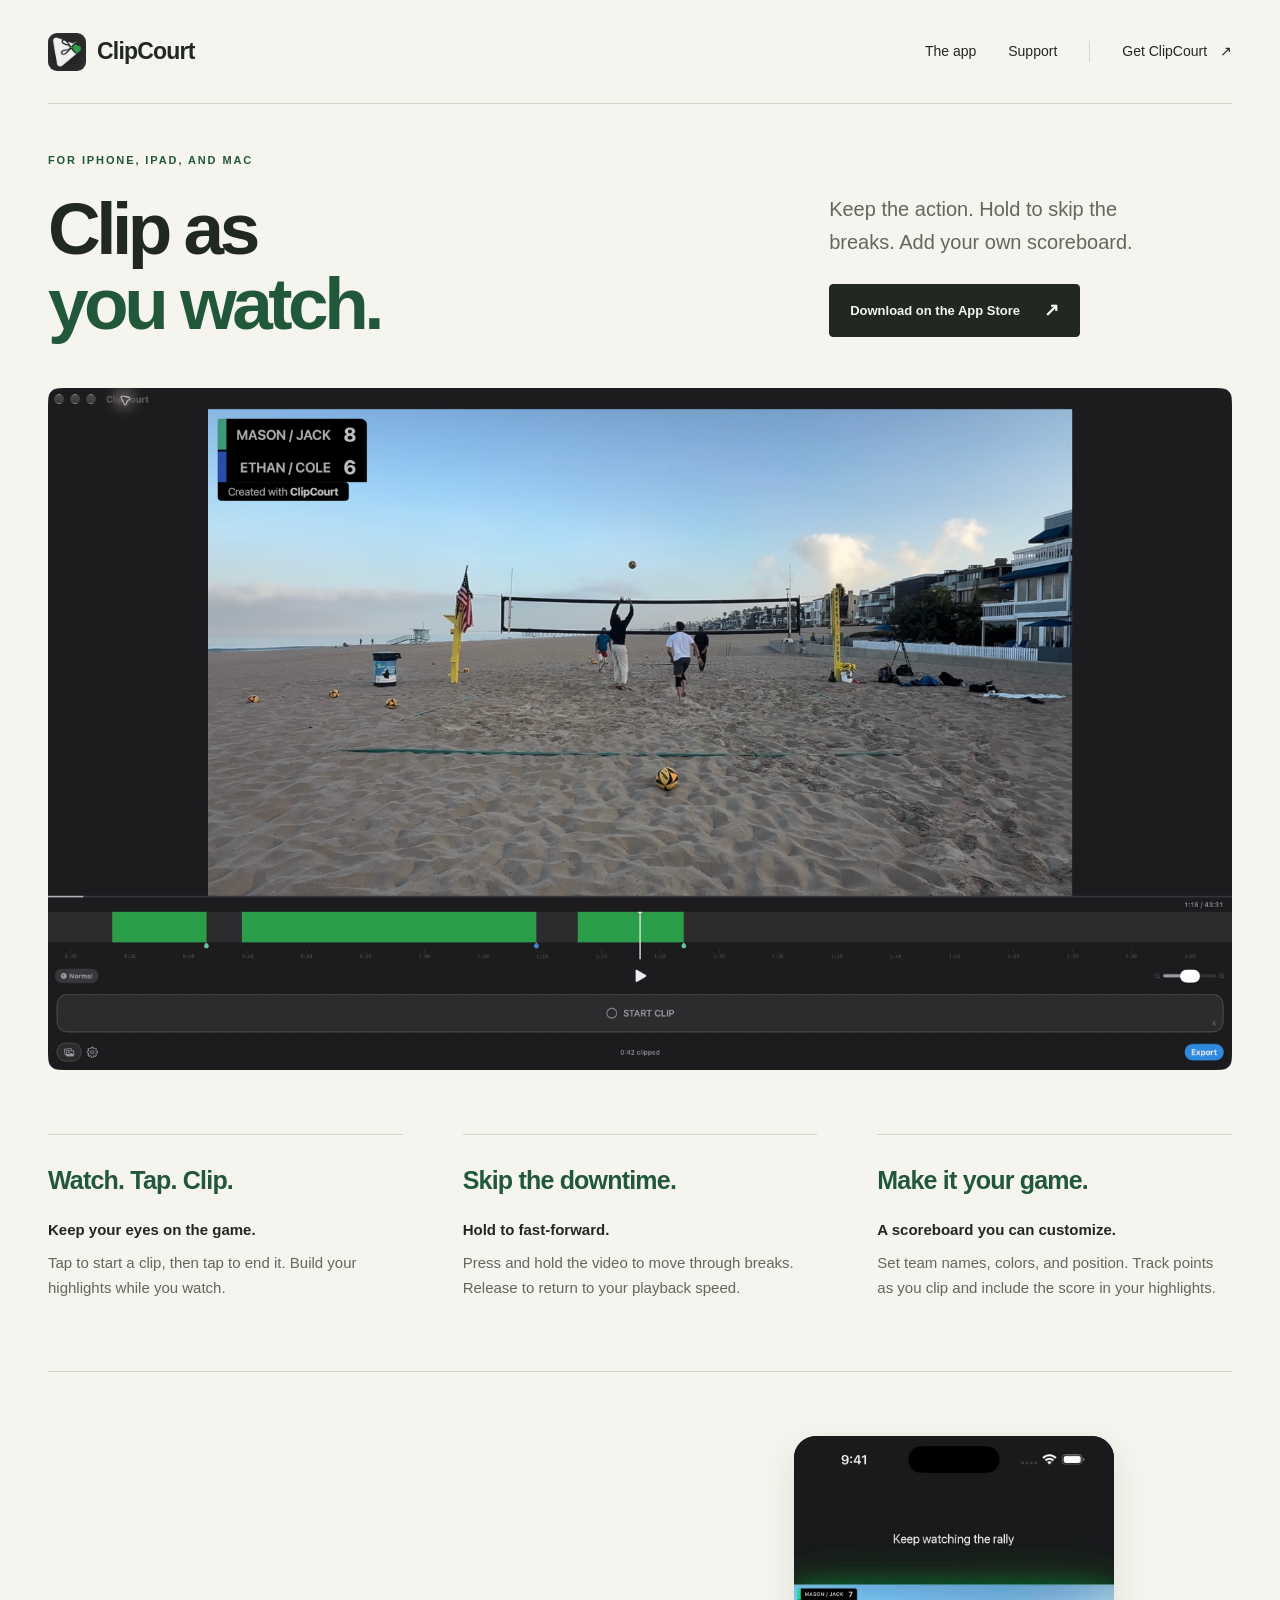
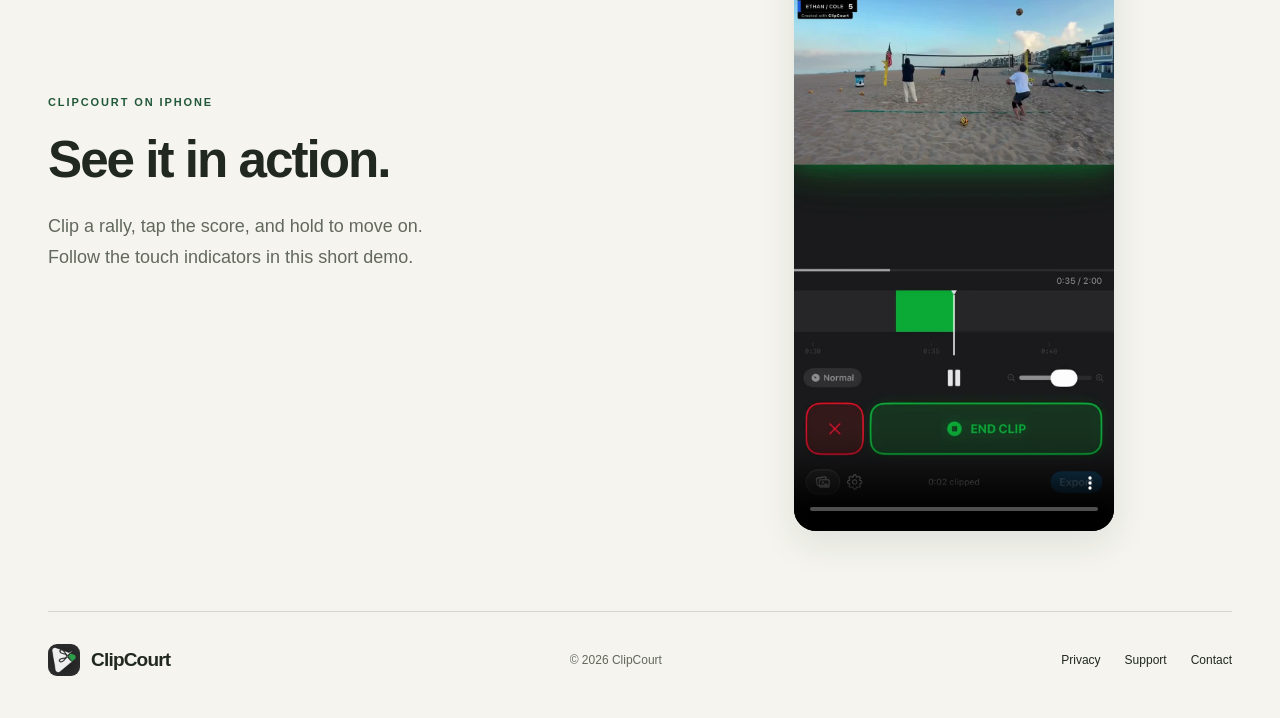
==== commit 51c02c51: "Add approved mobile clipping demo with 2x gesture walkthrough" ====
--- a/index.html
+++ b/index.html
@@ -36,6 +36,10 @@
       <div><p class="detail-value">Skip the downtime.</p><h2>Hold to fast-forward.</h2><p>Press and hold the video to move through breaks. Release to return to your playback speed.</p></div>
       <div><p class="detail-value">Make it your game.</p><h2>A scoreboard you can customize.</h2><p>Set team names, colors, and position. Track points as you clip and include the score in your highlights.</p></div>
     </section>
+    <section class="mobile-demo wrap" aria-labelledby="demo-title">
+      <div class="mobile-demo-copy"><p class="eyebrow">ClipCourt on iPhone</p><h2 id="demo-title">See it in action.</h2><p id="demo-description">Clip a rally, tap the score, and hold to move on. Follow the touch indicators in this short demo.</p></div>
+      <video controls playsinline preload="none" poster="/assets/clipcourt-mobile-demo-poster.jpg" width="880" height="1912" aria-label="ClipCourt mobile demo" aria-describedby="demo-description"><source src="/assets/clipcourt-mobile-demo.mp4" type="video/mp4"><track kind="captions" src="/assets/clipcourt-mobile-demo.vtt" srclang="en" label="English"><p><a href="/assets/clipcourt-mobile-demo.mp4">Watch the ClipCourt mobile demo.</a></p></video>
+    </section>
   </main>
   <footer class="site-footer wrap"><a class="brand" href="/" aria-label="ClipCourt home"><img src="/assets/app-icon.png" width="32" height="32" alt=""><span>ClipCourt</span></a><p>© 2026 ClipCourt</p><nav aria-label="Footer navigation"><a href="/privacy">Privacy</a><a href="/support">Support</a><a href="mailto:clipcourt.app@gmail.com">Contact</a></nav></footer>
 </body>
--- a/styles.css
+++ b/styles.css
@@ -7,3 +7,5 @@
 
 /* The homepage stays focused on the three core editing gestures and tools. */
 .details{padding-top:64px;padding-bottom:70px}.details h2{font-size:15px;font-weight:600;letter-spacing:0;line-height:1.5;margin:0 0 8px}.details .detail-value{margin-bottom:18px}.hero-intro{align-items:center}.hero-copy p{font-size:20px}.hero{padding-top:48px}@media(max-width:760px){.details{padding-top:40px;padding-bottom:48px}.details>div{display:block}.details .detail-value{margin-bottom:12px}.hero-copy p{font-size:18px}}
+
+.mobile-demo{display:grid;grid-template-columns:1fr 1fr;gap:70px;align-items:center;border-top:1px solid var(--line);padding-block:64px 80px}.mobile-demo-copy{max-width:390px}.mobile-demo-copy h2{margin-bottom:24px}.mobile-demo-copy>p:last-child{font-size:18px;line-height:1.7;color:var(--muted)}.mobile-demo video{display:block;width:min(100%,320px);height:auto;justify-self:center;background:#191919;border-radius:22px;box-shadow:0 12px 36px #203b2e1a}@media(max-width:760px){.mobile-demo{grid-template-columns:1fr;gap:30px;padding-block:40px 56px}.mobile-demo-copy h2{font-size:38px}.mobile-demo-copy>p:last-child{font-size:16px}.mobile-demo video{width:min(100%,300px)}}
